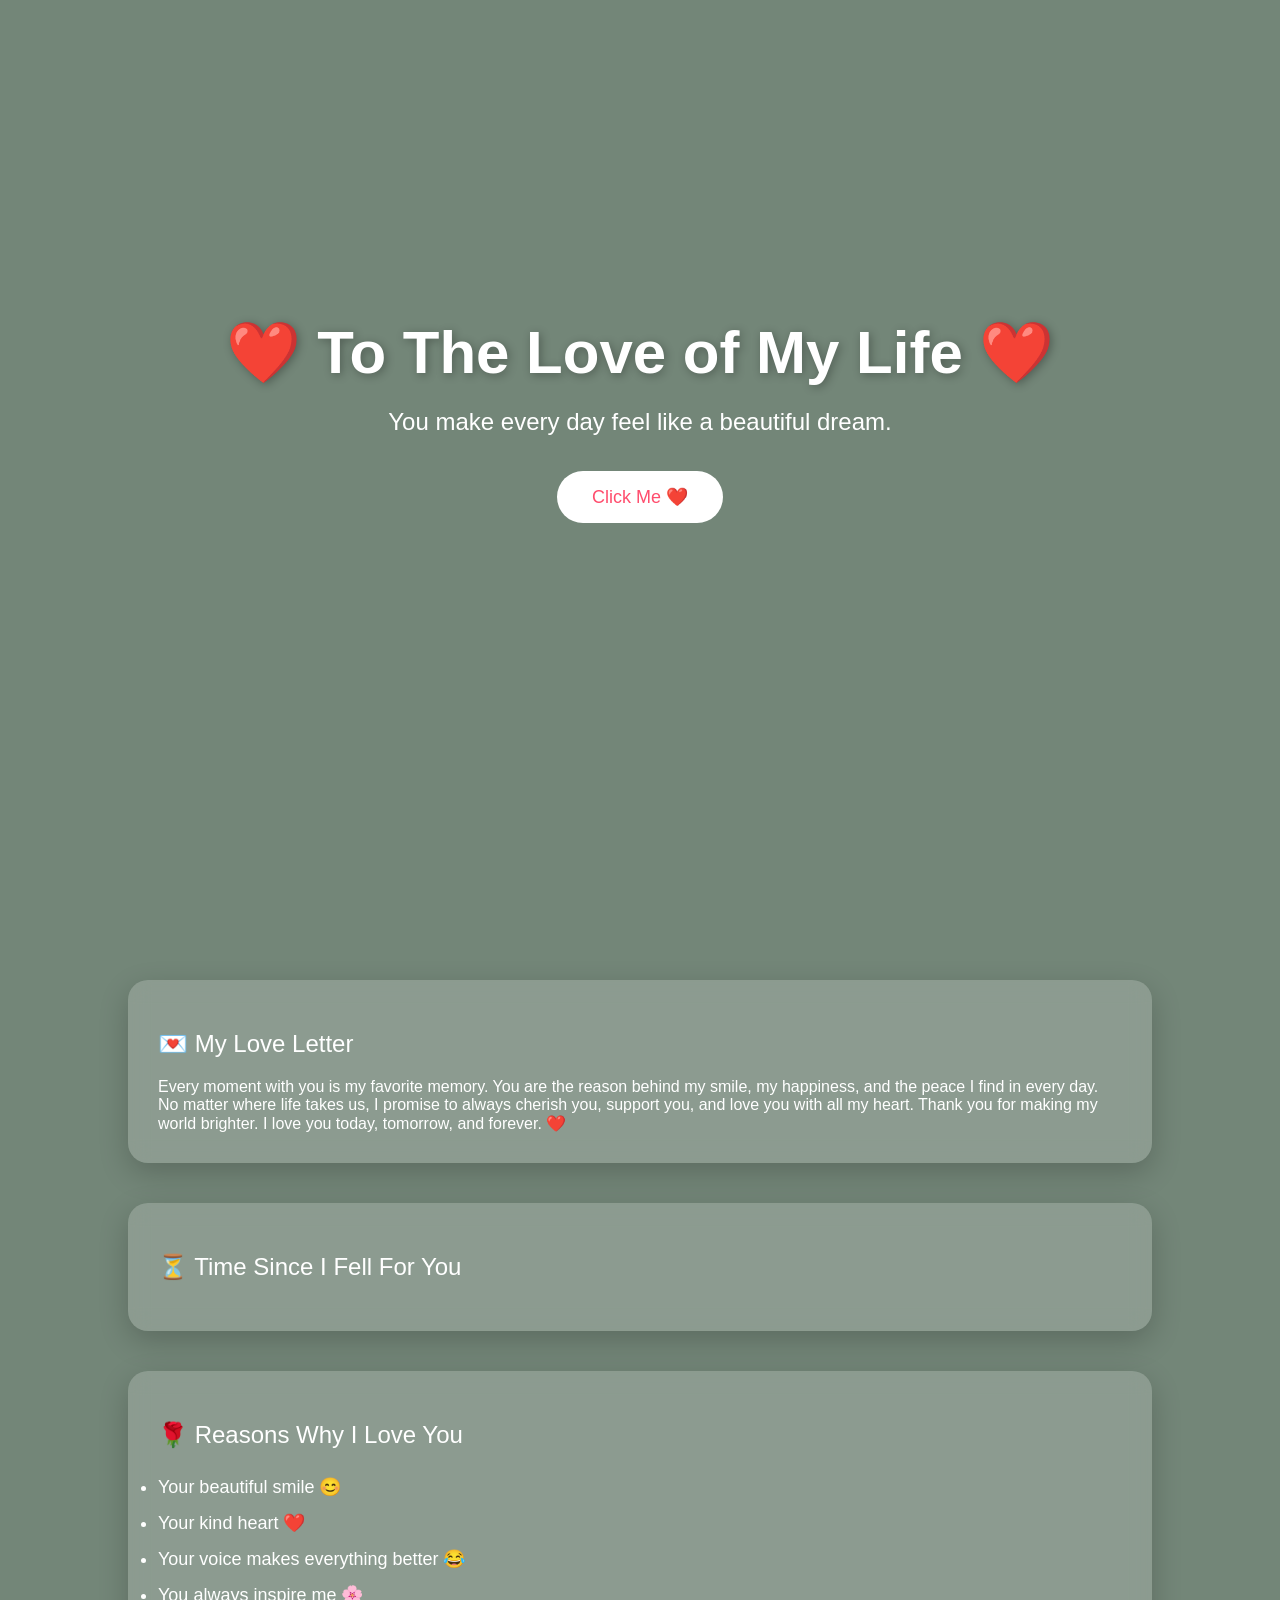
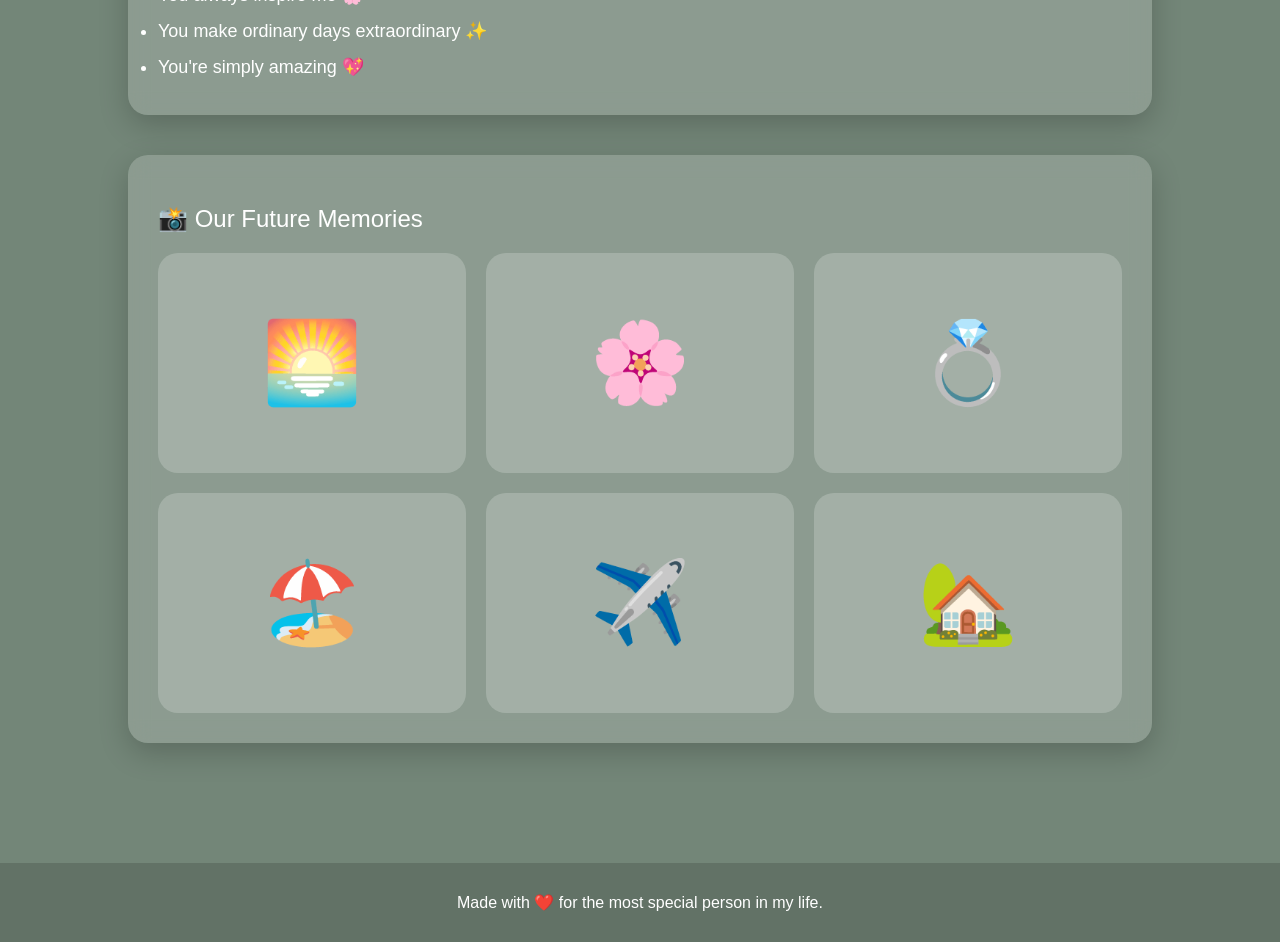
==== kiel.html @ 7adaab25 "Add files via upload" ====
<!DOCTYPE html>
<html lang="en">
<head>
    <meta charset="UTF-8">
    <meta name="viewport" content="width=device-width, initial-scale=1.0">
    <title>To The Love of My Life ❤️</title>

    <link rel="stylesheet" href="kiel.css">
</head>
<body>

<header>

    <h1>❤️ To The Love of My Life ❤️</h1>

    <h2>You make every day feel like a beautiful dream.</h2>

    <button onclick="showLove()">Click Me ❤️</button>

    <div id="message"></div>

</header>

<section>

    <div class="card">

        <h2>💌 My Love Letter</h2>

        <p>
            Every moment with you is my favorite memory.
            You are the reason behind my smile, my happiness,
            and the peace I find in every day.

            No matter where life takes us, I promise to always
            cherish you, support you, and love you with all my heart.

            Thank you for making my world brighter.

            I love you today, tomorrow, and forever. ❤️
        </p>

    </div>

    <div class="card">

        <h2>⏳ Time Since I Fell For You</h2>

        <div class="timer" id="timer"></div>

    </div>

    <div class="card">

        <h2>🌹 Reasons Why I Love You</h2>

        <ul>
            <li>Your beautiful smile 😊</li>
            <li>Your kind heart ❤️</li>
            <li>Your voice makes everything better 😂</li>
            <li>You always inspire me 🌸</li>
            <li>You make ordinary days extraordinary ✨</li>
            <li>You're simply amazing 💖</li>
        </ul>

    </div>

    <div class="card">

        <h2>📸 Our Future Memories</h2>

        <div class="gallery">

            <div class="photo">🌅</div>
            <div class="photo">🌸</div>
            <div class="photo">💍</div>
            <div class="photo">🏖️</div>
            <div class="photo">✈️</div>
            <div class="photo">🏡</div>

        </div>

    </div>

</section>

<footer>

    Made with ❤️ for the most special person in my life.

</footer>

<script src="kiel.js"></script>

</body>
</html>
---- kiel.css ----
*{
    margin:0;
    padding:0;
    box-sizing:border-box;
    font-family:'Segoe UI',sans-serif;
}

body{
    background:#738678; 
    color:white;
    overflow-x:hidden;
}

header{
    height:100vh;
    display:flex;
    justify-content:center;
    align-items:center;
    flex-direction:column;
    text-align:center;
    position:relative;
}

h1{
    font-size:60px;
    text-shadow:2px 2px 10px rgba(0,0,0,.3);
}

h2{
    margin-top:20px;
    font-weight:300;
}

button{
    margin-top:35px;
    padding:15px 35px;
    border:none;
    border-radius:40px;
    background:white;
    color:#ff4d6d;
    font-size:18px;
    cursor:pointer;
    transition:.3s;
}

button:hover{
    transform:scale(1.08);
    background:#ff4d6d;
    color:white;
}

section{
    padding:80px 10%;
}

.card{
    background:rgba(255,255,255,.18);
    backdrop-filter:blur(10px);
    padding:30px;
    border-radius:20px;
    margin-bottom:40px;
    box-shadow:0 10px 30px rgba(0,0,0,.2);
}

.card h2{
    margin-bottom:20px;
}

.timer{
    font-size:30px;
    margin-top:20px;
}

ul{
    line-height:2;
    font-size:18px;
}

footer{
    padding:30px;
    text-align:center;
    background:rgba(0,0,0,.15);
}

.gallery{
    display:grid;
    grid-template-columns:repeat(auto-fit,minmax(250px,1fr));
    gap:20px;
}

.photo{
    height:220px;
    display:flex;
    justify-content:center;
    align-items:center;
    font-size:80px;
    background:rgba(255,255,255,.2);
    border-radius:20px;
}

#message{
    font-size:24px;
    margin-top:20px;
    min-height:40px;
    font-weight:bold;
}

.hearts-container{
    position: fixed;
    top: 0;
    left: 0;
    width: 100%;
    height: 100%;
    overflow: hidden;
    pointer-events: none;
    z-index: -1;
}

.heart{
    position: absolute;
    bottom: -50px;
    color: rgba(255, 0, 100, 0.8);
    animation: floatHeart linear forwards;
}

@keyframes floatHeart{

    0%{
        transform: translateY(0) scale(0.5) rotate(0deg);
        opacity:0;
    }

    10%{
        opacity:1;
    }

    50%{
        transform: translateY(-50vh) translateX(30px) rotate(180deg);
    }

    100%{
        transform: translateY(-120vh) translateX(-40px) rotate(360deg);
        opacity:0;
    }

}

@media(max-width:700px){

h1{
    font-size:40px;
}

}
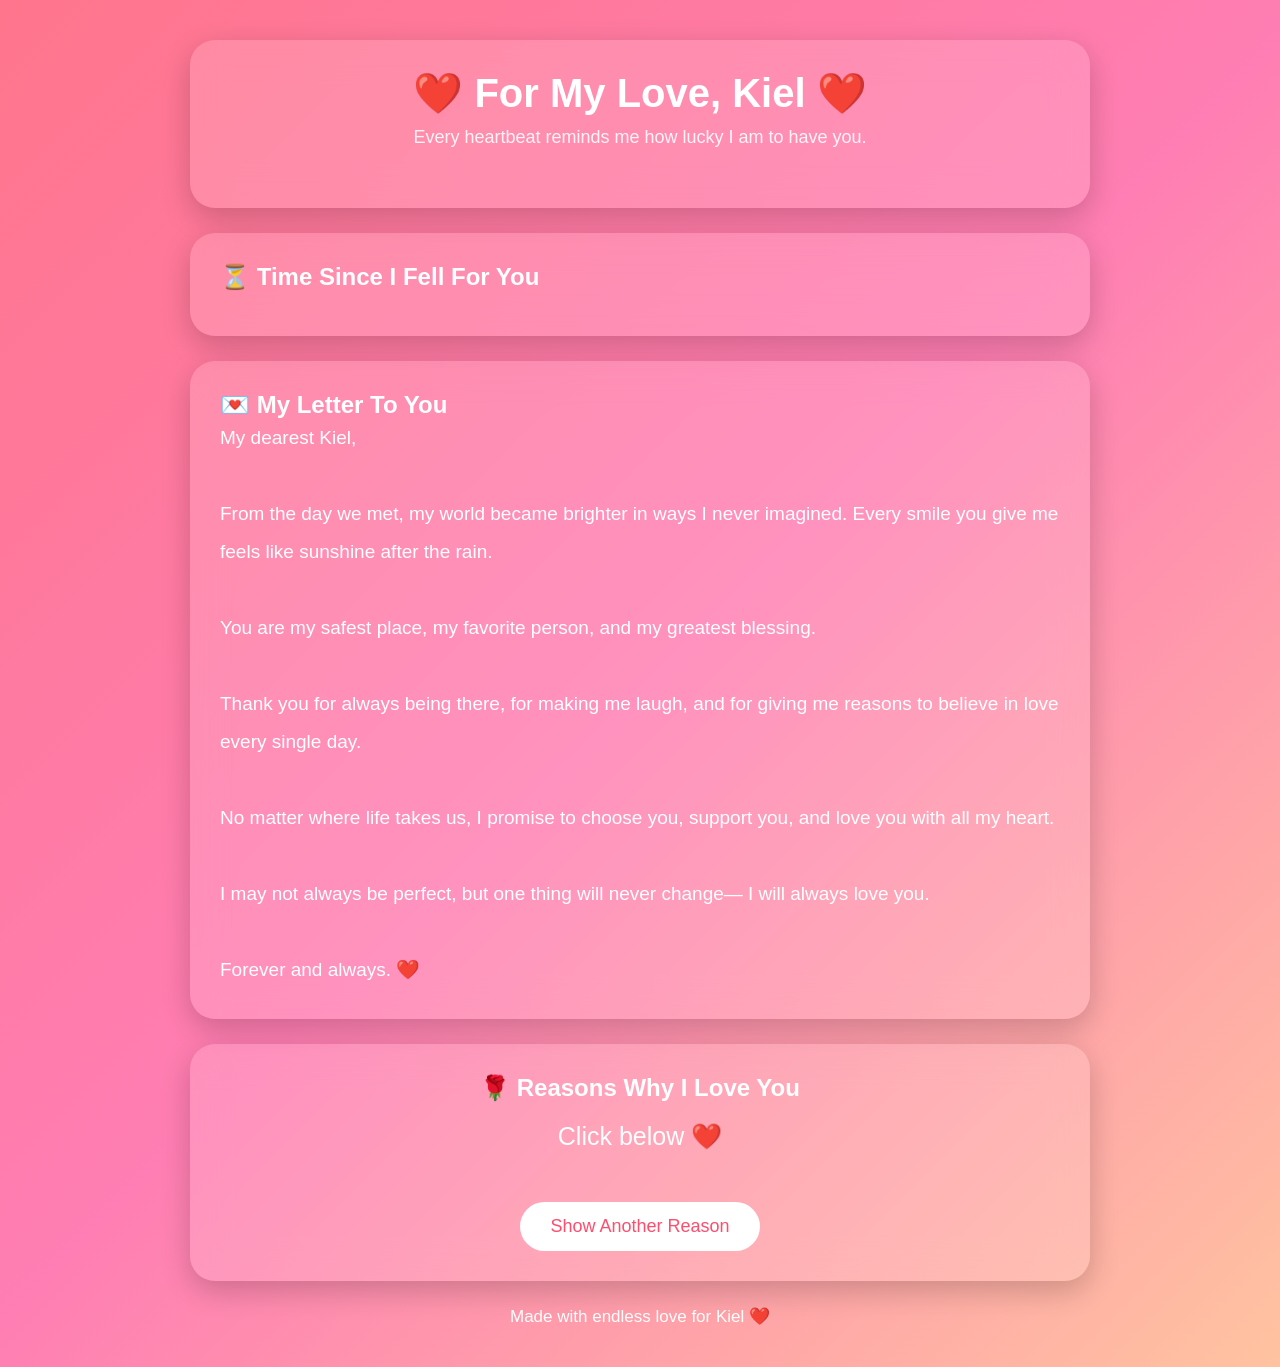
==== commit 0a22e2e7: "Add files via upload" ====
--- a/kiel.html
+++ b/kiel.html
@@ -1,96 +1,78 @@
-<!DOCTYPE html>
-<html lang="en">
-<head>
-    <meta charset="UTF-8">
-    <meta name="viewport" content="width=device-width, initial-scale=1.0">
-    <title>To The Love of My Life ❤️</title>
-
-    <link rel="stylesheet" href="kiel.css">
-</head>
-<body>
-
-<header>
-
-    <h1>❤️ To The Love of My Life ❤️</h1>
-
-    <h2>You make every day feel like a beautiful dream.</h2>
-
-    <button onclick="showLove()">Click Me ❤️</button>
-
-    <div id="message"></div>
-
-</header>
-
-<section>
-
-    <div class="card">
-
-        <h2>💌 My Love Letter</h2>
-
-        <p>
-            Every moment with you is my favorite memory.
-            You are the reason behind my smile, my happiness,
-            and the peace I find in every day.
-
-            No matter where life takes us, I promise to always
-            cherish you, support you, and love you with all my heart.
-
-            Thank you for making my world brighter.
-
-            I love you today, tomorrow, and forever. ❤️
-        </p>
-
-    </div>
-
-    <div class="card">
-
-        <h2>⏳ Time Since I Fell For You</h2>
-
-        <div class="timer" id="timer"></div>
-
-    </div>
-
-    <div class="card">
-
-        <h2>🌹 Reasons Why I Love You</h2>
-
-        <ul>
-            <li>Your beautiful smile 😊</li>
-            <li>Your kind heart ❤️</li>
-            <li>Your voice makes everything better 😂</li>
-            <li>You always inspire me 🌸</li>
-            <li>You make ordinary days extraordinary ✨</li>
-            <li>You're simply amazing 💖</li>
-        </ul>
-
-    </div>
-
-    <div class="card">
-
-        <h2>📸 Our Future Memories</h2>
-
-        <div class="gallery">
-
-            <div class="photo">🌅</div>
-            <div class="photo">🌸</div>
-            <div class="photo">💍</div>
-            <div class="photo">🏖️</div>
-            <div class="photo">✈️</div>
-            <div class="photo">🏡</div>
-
-        </div>
-
-    </div>
-
-</section>
-
-<footer>
-
-    Made with ❤️ for the most special person in my life.
-
-</footer>
-
-<script src="kiel.js"></script>
-
-</body>
+<!DOCTYPE html>
+<html lang="en">
+<head>
+    <meta charset="UTF-8">
+    <meta name="viewport" content="width=device-width, initial-scale=1.0">
+    <title>For My Love, Kiel ❤️</title>
+
+    <link rel="stylesheet" href="kiel.css">
+</head>
+<body>
+
+<div class="container">
+
+    <div class="card">
+        <h1>❤️ For My Love, Kiel ❤️</h1>
+
+        <p class="subtitle">
+            Every heartbeat reminds me how lucky I am to have you.
+        </p>
+    </div>
+
+    <div class="card">
+        <h2>⏳ Time Since I Fell For You</h2>
+
+        <div class="counter" id="counter"></div>
+
+        <div class="clock" id="clock"></div>
+    </div>
+
+    <div class="card">
+        <h2>💌 My Letter To You</h2>
+
+        <p class="love-letter">
+            My dearest Kiel,<br><br>
+
+            From the day we met, my world became brighter in ways I never imagined.
+            Every smile you give me feels like sunshine after the rain.<br><br>
+
+            You are my safest place, my favorite person, and my greatest blessing.<br><br>
+
+            Thank you for always being there, for making me laugh, and for giving me reasons to believe in love every single day.<br><br>
+
+            No matter where life takes us, I promise to choose you, support you, and love you with all my heart.<br><br>
+
+            I may not always be perfect, but one thing will never change—
+            I will always love you.<br><br>
+
+            Forever and always. ❤️
+        </p>
+    </div>
+
+    <div class="card center">
+        <h2>🌹 Reasons Why I Love You</h2>
+
+        <div class="reason" id="reason">
+            Click below ❤️
+        </div>
+
+        <button onclick="randomReason()">
+            Show Another Reason
+        </button>
+    </div>
+
+    <footer>
+        Made with endless love for Kiel ❤️
+    </footer>
+
+</div>
+
+<audio autoplay loop>
+    <source src="music.mp3" type="audio/mpeg">
+</audio>
+
+<script src="kiel.js"></script>
+<script src="hearts.js"></script>
+
+</body>
 </html>
--- a/kiel.css
+++ b/kiel.css
@@ -1,154 +1,120 @@
-*{
-    margin:0;
-    padding:0;
-    box-sizing:border-box;
-    font-family:'Segoe UI',sans-serif;
-}
-
-body{
-    background:#738678; 
-    color:white;
-    overflow-x:hidden;
-}
-
-header{
-    height:100vh;
-    display:flex;
-    justify-content:center;
-    align-items:center;
-    flex-direction:column;
-    text-align:center;
-    position:relative;
-}
-
-h1{
-    font-size:60px;
-    text-shadow:2px 2px 10px rgba(0,0,0,.3);
-}
-
-h2{
-    margin-top:20px;
-    font-weight:300;
-}
-
-button{
-    margin-top:35px;
-    padding:15px 35px;
-    border:none;
-    border-radius:40px;
-    background:white;
-    color:#ff4d6d;
-    font-size:18px;
-    cursor:pointer;
-    transition:.3s;
-}
-
-button:hover{
-    transform:scale(1.08);
-    background:#ff4d6d;
-    color:white;
-}
-
-section{
-    padding:80px 10%;
-}
-
-.card{
-    background:rgba(255,255,255,.18);
-    backdrop-filter:blur(10px);
-    padding:30px;
-    border-radius:20px;
-    margin-bottom:40px;
-    box-shadow:0 10px 30px rgba(0,0,0,.2);
-}
-
-.card h2{
-    margin-bottom:20px;
-}
-
-.timer{
-    font-size:30px;
-    margin-top:20px;
-}
-
-ul{
-    line-height:2;
-    font-size:18px;
-}
-
-footer{
-    padding:30px;
-    text-align:center;
-    background:rgba(0,0,0,.15);
-}
-
-.gallery{
-    display:grid;
-    grid-template-columns:repeat(auto-fit,minmax(250px,1fr));
-    gap:20px;
-}
-
-.photo{
-    height:220px;
-    display:flex;
-    justify-content:center;
-    align-items:center;
-    font-size:80px;
-    background:rgba(255,255,255,.2);
-    border-radius:20px;
-}
-
-#message{
-    font-size:24px;
-    margin-top:20px;
-    min-height:40px;
-    font-weight:bold;
-}
-
-.hearts-container{
-    position: fixed;
-    top: 0;
-    left: 0;
-    width: 100%;
-    height: 100%;
-    overflow: hidden;
-    pointer-events: none;
-    z-index: -1;
-}
-
-.heart{
-    position: absolute;
-    bottom: -50px;
-    color: rgba(255, 0, 100, 0.8);
-    animation: floatHeart linear forwards;
-}
-
-@keyframes floatHeart{
-
-    0%{
-        transform: translateY(0) scale(0.5) rotate(0deg);
-        opacity:0;
-    }
-
-    10%{
-        opacity:1;
-    }
-
-    50%{
-        transform: translateY(-50vh) translateX(30px) rotate(180deg);
-    }
-
-    100%{
-        transform: translateY(-120vh) translateX(-40px) rotate(360deg);
-        opacity:0;
-    }
-
-}
-
-@media(max-width:700px){
-
-h1{
-    font-size:40px;
-}
-
+*{
+    margin:0;
+    padding:0;
+    box-sizing:border-box;
+    font-family:'Segoe UI',sans-serif;
+}
+
+body{
+    background:linear-gradient(135deg,#ff758c,#ff7eb3,#ffc3a0);
+    min-height:100vh;
+    overflow-x:hidden;
+    display:flex;
+    justify-content:center;
+    padding:40px 20px;
+}
+
+.container{
+    width:900px;
+    max-width:100%;
+}
+
+.card{
+    background:rgba(255,255,255,.15);
+    backdrop-filter:blur(18px);
+    border-radius:25px;
+    padding:30px;
+    margin-bottom:25px;
+    box-shadow:0 10px 30px rgba(0,0,0,.2);
+    color:white;
+}
+
+h1{
+    text-align:center;
+    font-size:40px;
+    margin-bottom:10px;
+}
+
+.subtitle{
+    text-align:center;
+    font-size:18px;
+    opacity:.9;
+    margin-bottom:30px;
+}
+
+.counter{
+    font-size:35px;
+    font-weight:bold;
+    text-align:center;
+    line-height:1.5;
+}
+
+.clock{
+    text-align:center;
+    font-size:30px;
+    margin-top:15px;
+}
+
+.reason{
+    font-size:25px;
+    text-align:center;
+    margin-top:20px;
+    min-height:60px;
+}
+
+button{
+    padding:14px 30px;
+    border:none;
+    border-radius:50px;
+    background:white;
+    color:#ff4d6d;
+    font-size:18px;
+    cursor:pointer;
+    margin-top:20px;
+    transition:.3s;
+}
+
+button:hover{
+    transform:scale(1.05);
+}
+
+.center{
+    text-align:center;
+}
+
+.love-letter{
+    line-height:2;
+    font-size:19px;
+}
+
+footer{
+    text-align:center;
+    color:white;
+    margin-top:20px;
+    font-size:17px;
+}
+
+/* Floating Hearts */
+
+.heart{
+    position:fixed;
+    bottom:-20px;
+    pointer-events:none;
+    user-select:none;
+    animation:float linear forwards;
+    z-index:999;
+}
+
+@keyframes float{
+
+0%{
+    transform:translateY(0) rotate(0deg);
+    opacity:1;
+}
+
+100%{
+    transform:translateY(-120vh) rotate(360deg);
+    opacity:0;
+}
+
 }
